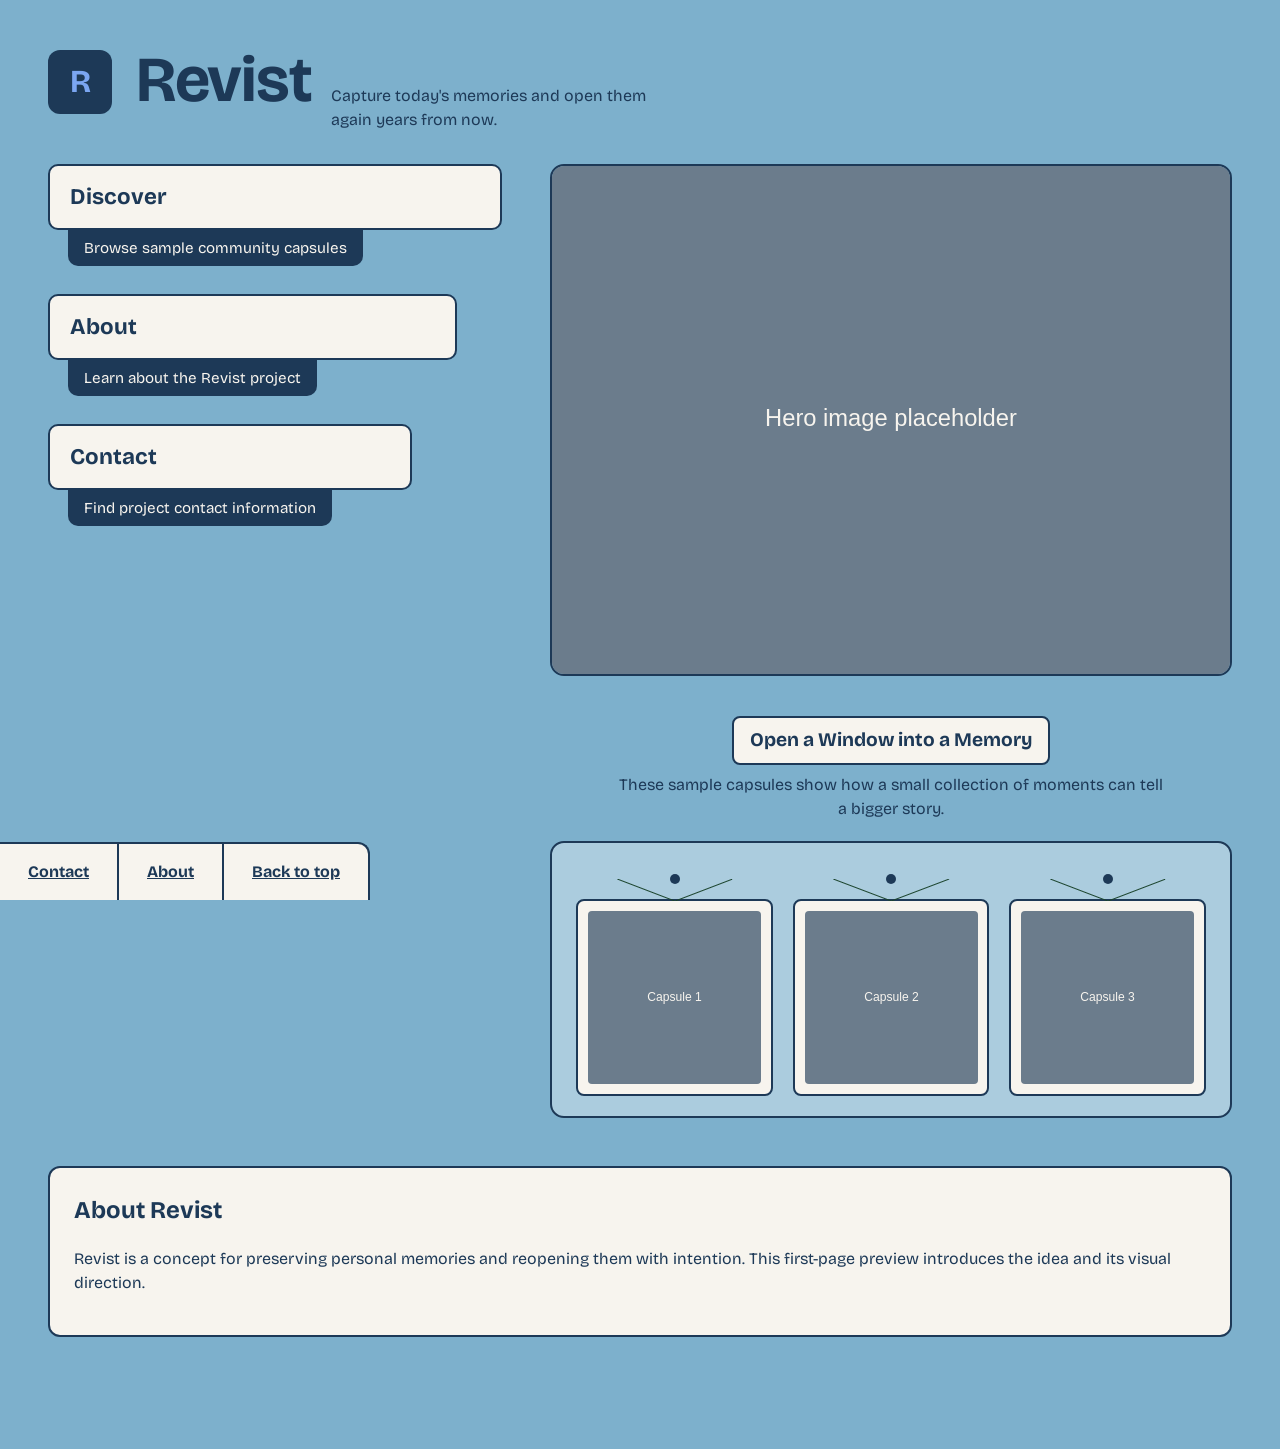
==== index.html @ 8211527b "Add files via upload initial index.html and capsule placeholders" ====
<!DOCTYPE html>
<html lang="en">
<head>
  <meta charset="utf-8">
  <meta name="viewport" content="width=device-width, initial-scale=1">
  <meta name="description" content="Explore Revist, a thoughtful way to collect memories, create a digital time capsule, and revisit meaningful moments in the future.">
  <title>Revist | Digital Time Capsules</title>
  <link rel="preconnect" href="https://fonts.googleapis.com">
  <link rel="preconnect" href="https://fonts.gstatic.com" crossorigin>
  <link href="https://fonts.googleapis.com/css2?family=Bricolage+Grotesque:opsz,wght@12..96,400;12..96,700&amp;family=Caveat:wght@500&amp;display=swap" rel="stylesheet">
  <link rel="stylesheet" href="style.css">
</head>
<body>
  <a class="skip-link" href="#main-content">Skip to main content</a>
  <header>
    <div class="logo" aria-hidden="true">R</div>
    <div class="brand">
      <h1>Revist</h1>
      <p class="tagline">Capture today's memories and open them again years from now.</p>
    </div>
  </header>

  <main id="main-content">
    <nav class="menu" aria-label="Explore Revist">
      <a href="#discover">
        <span class="menu-title">Discover</span>
        <span class="menu-desc">Browse sample community capsules</span>
      </a>
      <a href="#about">
        <span class="menu-title">About</span>
        <span class="menu-desc">Learn about the Revist project</span>
      </a>
      <a href="#contact">
        <span class="menu-title">Contact</span>
        <span class="menu-desc">Find project contact information</span>
      </a>
    </nav>

    <section class="showcase" aria-label="Featured memories">
      <figure class="hero">
        <img src="hero.svg" alt="Illustrated photographs and keepsakes gathered for a digital time capsule" width="800" height="600">
      </figure>

      <div class="featured" id="discover">
        <h2>Open a Window into a Memory</h2>
        <p class="section-intro">These sample capsules show how a small collection of moments can tell a bigger story.</p>
        <div class="shelf">
          <figure class="capsule">
            <span class="frame"><img src="capsule1.svg" alt="Illustrated keepsakes in a sample capsule about a summer road trip" width="400" height="400"></span>
          </figure>
          <figure class="capsule">
            <span class="frame"><img src="capsule2.svg" alt="Illustrated keepsakes in a sample capsule about a family celebration" width="400" height="400"></span>
          </figure>
          <figure class="capsule">
            <span class="frame"><img src="capsule3.svg" alt="Illustrated keepsakes in a sample capsule about a creative project" width="400" height="400"></span>
          </figure>
        </div>
      </div>
    </section>

    <div class="page-sections">
      <section class="info-card" id="about">
        <h2>About Revist</h2>
        <p>Revist is a concept for preserving personal memories and reopening them with intention. This first-page preview introduces the idea and its visual direction.</p>
        <p id="contact"></p>
      </section>
    </div>
  </main>

  <nav class="bottom-nav" aria-label="Footer">
    <a href="#contact">Contact</a>
    <a href="#about">About</a>
    <a href="#main-content">Back to top</a>
  </nav>
</body>
</html>
---- style.css ----
/* Revist - style.css */

/* Color palette */
:root {
  --wall: #7db0cc;
  --ink: #1d3957;
  --paper: #f7f4ee;
  --gold: #7ba6f2;
  --string: #1a432c;
  --indigo: #5959a0;
}

* {
  box-sizing: border-box;
}

body {
  margin: 0;
  padding-bottom: 5rem;
  font-family: "Bricolage Grotesque", Arial, sans-serif;
  line-height: 1.5;
  color: var(--ink);
  background-color: var(--wall);
}

img {
  max-width: 100%;
}

.skip-link {
  position: absolute;
  top: -4rem;
  left: 1rem;
  z-index: 1;
  padding: 0.6rem 1rem;
  background-color: var(--paper);
  border: 2px solid var(--ink);
  border-radius: 6px;
}

.skip-link:focus {
  top: 1rem;
}

a {
  color: inherit;
  text-decoration: none;
}

a:focus-visible {
  outline: 3px solid var(--gold);
  outline-offset: 3px;
}

/* Header */
header {
  display: flex;
  align-items: center;
  gap: 1.5rem;
  padding: 2rem 3rem 0;
}

.brand {
  display: flex;
  align-items: baseline;
  flex-wrap: wrap;
  gap: 0.35rem 1.25rem;
}

.logo {
  width: 64px;
  height: 64px;
  border-radius: 12px;
  background-color: var(--ink);
  color: var(--gold);
  display: grid;
  place-items: center;
  font-size: 2rem;
  font-weight: 700;
}

h1 {
  margin: 0;
  font-size: clamp(2.5rem, 5vw, 4rem);
  letter-spacing: -0.02em;
}

.tagline {
  margin: 0;
  max-width: 32ch;
}

/* Two-column layout */
main {
  display: grid;
  grid-template-columns: minmax(14rem, 0.8fr) minmax(0, 1.2fr);
  gap: 3rem;
  padding: 2rem 3rem;
}

/* Left menu */
.menu {
  display: flex;
  flex-direction: column;
  gap: 1.75rem;
}

.menu a {
  display: block;
}

.menu a:nth-child(1) { width: 100%; }
.menu a:nth-child(2) { width: 90%; }
.menu a:nth-child(3) { width: 80%; }

.menu-title {
  display: block;
  padding: 0.9rem 1.25rem;
  font-size: 1.4rem;
  font-weight: 700;
  background-color: var(--paper);
  border: 2px solid var(--ink);
  border-radius: 10px;
}

.menu-desc {
  display: inline-block;
  margin-left: 1.25rem;
  padding: 0.4rem 1rem;
  font-size: 0.95rem;
  background-color: var(--ink);
  color: var(--paper);
  border-radius: 0 0 10px 10px;
}

.menu a:hover .menu-title {
  color: var(--paper);
  background-color: var(--indigo);
}

.menu a:focus-visible .menu-title {
  outline: 3px solid var(--gold);
  outline-offset: 3px;
}

.menu-desc {
  max-width: calc(100% - 1.25rem);
}

/* Hero image */
.hero {
  margin: 0;
}

.hero img {
  display: block;
  width: 100%;
  height: auto;
  border: 2px solid var(--ink);
  border-radius: 14px;
}

/* Featured capsules */
.featured {
  margin-top: 2.5rem;
  scroll-margin-top: 1.5rem;
}

.featured h2 {
  width: fit-content;
  margin: 0 auto 0.5rem;
  padding: 0.5rem 1rem;
  font-size: 1.2rem;
  background-color: var(--paper);
  border: 2px solid var(--ink);
  border-radius: 8px;
}

.section-intro {
  margin: 0 auto;
  max-width: 55ch;
  text-align: center;
}

.shelf {
  display: grid;
  grid-template-columns: repeat(3, 1fr);
  gap: 1.25rem;
  margin-top: 1.25rem;
  padding: 2rem 1.5rem 1.25rem;
  border: 2px solid var(--ink);
  border-radius: 14px;
  background-color: rgba(255, 255, 255, 0.35);
}

.capsule {
  margin: 0;
  text-align: center;
}

.frame {
  position: relative;
  display: block;
  margin-top: 1.5rem;
  padding: 0.6rem;
  background-color: var(--paper);
  border: 2px solid var(--ink);
  border-radius: 8px;
}

/* Hanging string and nail */
.frame::before {
  content: "";
  position: absolute;
  top: -1.4rem;
  left: 50%;
  width: 60%;
  height: 1.4rem;
  transform: translateX(-50%);
  background:
    linear-gradient(to top right, transparent calc(50% - 1px), var(--string) 50%, transparent calc(50% + 1px)) left / 50% 100% no-repeat,
    linear-gradient(to top left, transparent calc(50% - 1px), var(--string) 50%, transparent calc(50% + 1px)) right / 50% 100% no-repeat;
}

.frame::after {
  content: "";
  position: absolute;
  top: -1.7rem;
  left: 50%;
  width: 10px;
  height: 10px;
  transform: translateX(-50%);
  border-radius: 50%;
  background-color: var(--ink);
}

.frame img {
  display: block;
  width: 100%;
  height: auto;
  border-radius: 4px;
}

.meta {
  display: flex;
  flex-direction: column;
  justify-content: center;
  gap: 0.1rem;
  margin: 0.6rem 0 0;
  font-family: "Caveat", cursive;
  font-size: 1.3rem;
}

.page-sections {
  grid-column: 1 / -1;
  display: grid;
  grid-template-columns: minmax(0, 1fr);
  gap: 1.5rem;
  scroll-margin-top: 1.5rem;
}

.info-card {
  min-width: 0;
  padding: 1.5rem;
  background-color: var(--paper);
  border: 2px solid var(--ink);
  border-radius: 12px;
  scroll-margin-top: 1.5rem;
}

.info-card h2 {
  margin-top: 0;
  font-size: 1.5rem;
}

.info-card a {
  text-decoration: underline;
  text-decoration-thickness: 2px;
  text-underline-offset: 0.15em;
}

/* Bottom navigation */
.bottom-nav {
  position: fixed;
  left: 0;
  bottom: 0;
  display: flex;
  background-color: var(--paper);
  border: 2px solid var(--ink);
  border-left: 0;
  border-bottom: 0;
  border-radius: 0 12px 0 0;
  z-index: 2;
}

.bottom-nav a {
  padding: 1rem 1.75rem;
  font-weight: 700;
  text-decoration: underline;
  border-right: 2px solid var(--ink);
}

.bottom-nav a:last-child {
  border-right: 0;
}

.bottom-nav a:hover {
  color: var(--paper);
  background-color: var(--indigo);
}

@media (prefers-reduced-motion: reduce) {
  *,
  *::before,
  *::after {
    scroll-behavior: auto !important;
    transition-duration: 0.01ms !important;
  }
}

/* Tablets and phones */
@media (max-width: 860px) {
  header,
  main {
    padding-left: 1.25rem;
    padding-right: 1.25rem;
  }

  main {
    grid-template-columns: minmax(0, 1fr);
    gap: 1.5rem;
  }

  .showcase {
    min-width: 0;
  }

  .menu a:nth-child(n) {
    width: 100%;
  }

  .bottom-nav {
    right: 0;
    justify-content: space-around;
    border-radius: 0;
  }

  .bottom-nav a {
    flex: 1;
    padding: 1rem 0.5rem;
    text-align: center;
  }
}

@media (max-width: 520px) {
  header {
    align-items: flex-start;
    gap: 0.8rem;
    padding-top: 1.25rem;
  }

  .logo {
    width: 48px;
    height: 48px;
    flex: 0 0 48px;
    font-size: 1.5rem;
  }

  .brand {
    display: block;
  }

  h1 {
    font-size: 2.5rem;
  }

  main {
    padding-top: 1.25rem;
    padding-bottom: 1.25rem;
  }

  .shelf {
    grid-template-columns: 1fr;
    gap: 1rem;
    padding: 1.5rem;
  }

  .capsule {
    max-width: 18rem;
    margin: 0 auto;
  }

  .frame {
    margin-top: 0.5rem;
  }

  .info-card {
    padding: 1rem;
  }

  .bottom-nav a {
    padding: 0.8rem 0.35rem;
    font-size: 0.9rem;
  }

}
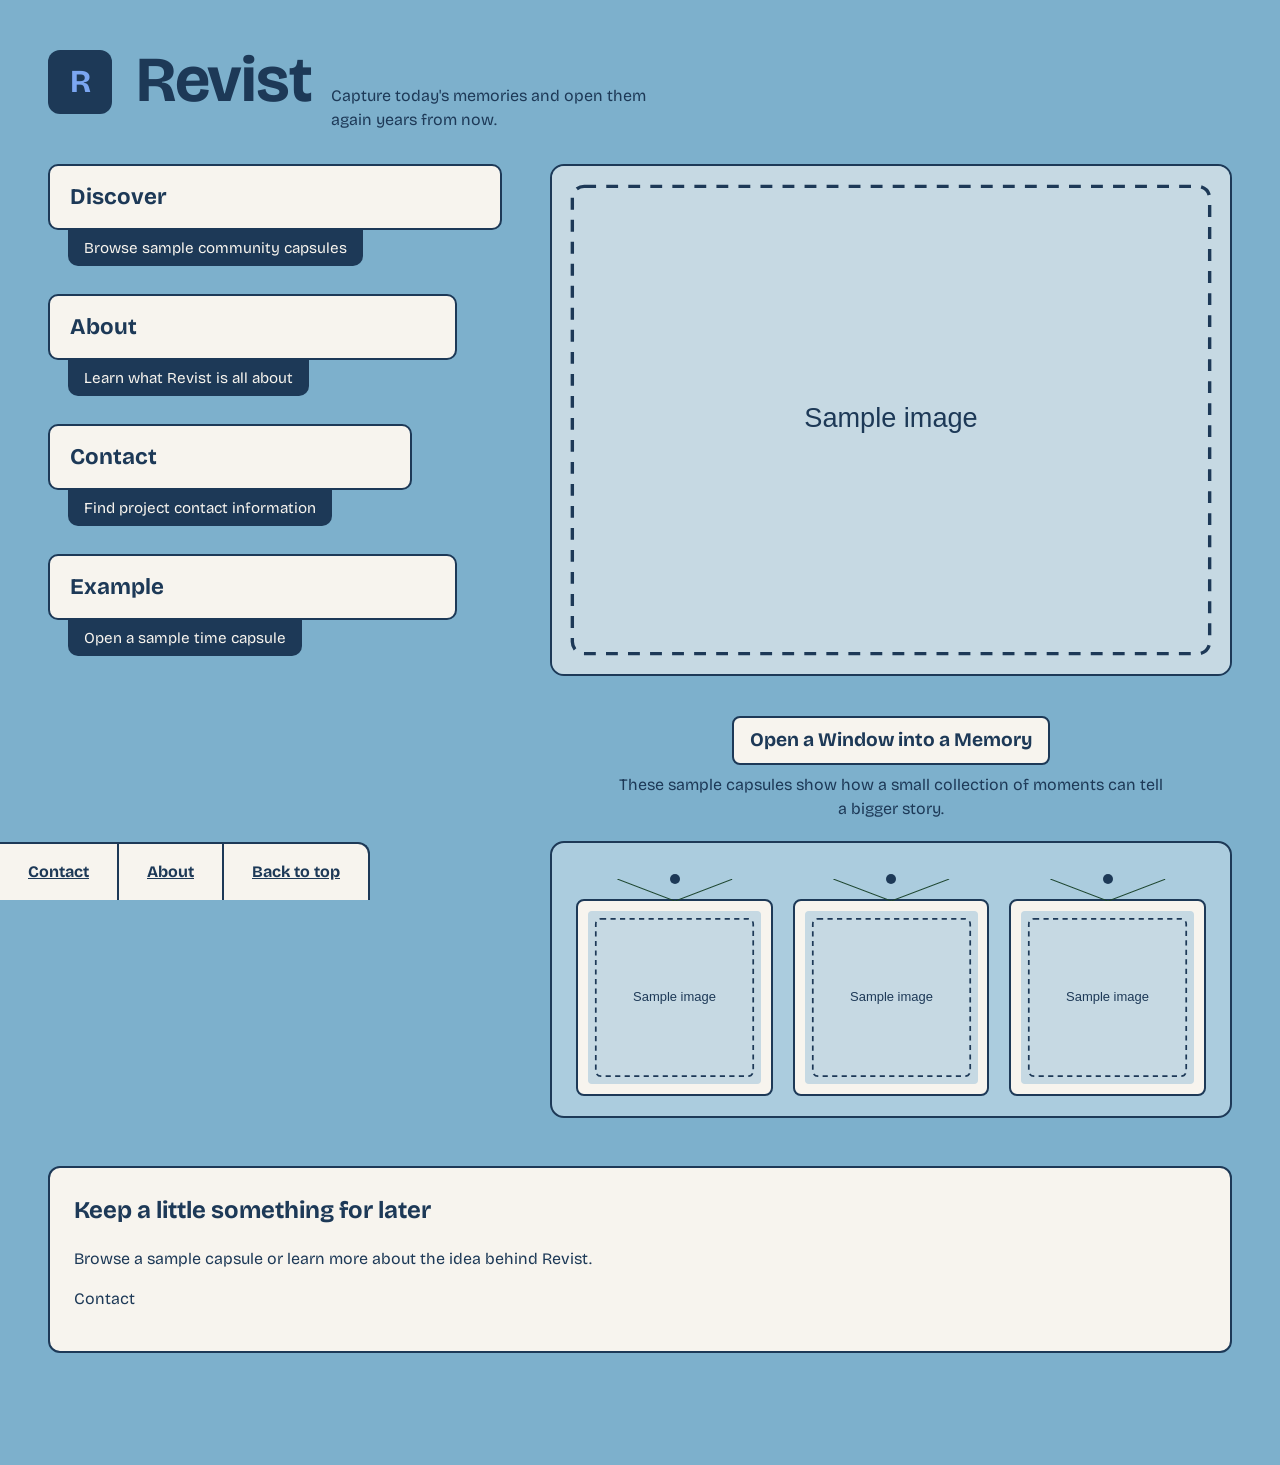
==== commit a28ae1b1: "Add files via upload second rendition" ====
--- a/index.html
+++ b/index.html
@@ -1,76 +1,80 @@
-<!DOCTYPE html>
-<html lang="en">
-<head>
-  <meta charset="utf-8">
-  <meta name="viewport" content="width=device-width, initial-scale=1">
-  <meta name="description" content="Explore Revist, a thoughtful way to collect memories, create a digital time capsule, and revisit meaningful moments in the future.">
-  <title>Revist | Digital Time Capsules</title>
-  <link rel="preconnect" href="https://fonts.googleapis.com">
-  <link rel="preconnect" href="https://fonts.gstatic.com" crossorigin>
-  <link href="https://fonts.googleapis.com/css2?family=Bricolage+Grotesque:opsz,wght@12..96,400;12..96,700&amp;family=Caveat:wght@500&amp;display=swap" rel="stylesheet">
-  <link rel="stylesheet" href="style.css">
-</head>
-<body>
-  <a class="skip-link" href="#main-content">Skip to main content</a>
-  <header>
-    <div class="logo" aria-hidden="true">R</div>
-    <div class="brand">
-      <h1>Revist</h1>
-      <p class="tagline">Capture today's memories and open them again years from now.</p>
-    </div>
-  </header>
-
-  <main id="main-content">
-    <nav class="menu" aria-label="Explore Revist">
-      <a href="#discover">
-        <span class="menu-title">Discover</span>
-        <span class="menu-desc">Browse sample community capsules</span>
-      </a>
-      <a href="#about">
-        <span class="menu-title">About</span>
-        <span class="menu-desc">Learn about the Revist project</span>
-      </a>
-      <a href="#contact">
-        <span class="menu-title">Contact</span>
-        <span class="menu-desc">Find project contact information</span>
-      </a>
-    </nav>
-
-    <section class="showcase" aria-label="Featured memories">
-      <figure class="hero">
-        <img src="hero.svg" alt="Illustrated photographs and keepsakes gathered for a digital time capsule" width="800" height="600">
-      </figure>
-
-      <div class="featured" id="discover">
-        <h2>Open a Window into a Memory</h2>
-        <p class="section-intro">These sample capsules show how a small collection of moments can tell a bigger story.</p>
-        <div class="shelf">
-          <figure class="capsule">
-            <span class="frame"><img src="capsule1.svg" alt="Illustrated keepsakes in a sample capsule about a summer road trip" width="400" height="400"></span>
-          </figure>
-          <figure class="capsule">
-            <span class="frame"><img src="capsule2.svg" alt="Illustrated keepsakes in a sample capsule about a family celebration" width="400" height="400"></span>
-          </figure>
-          <figure class="capsule">
-            <span class="frame"><img src="capsule3.svg" alt="Illustrated keepsakes in a sample capsule about a creative project" width="400" height="400"></span>
-          </figure>
-        </div>
-      </div>
-    </section>
-
-    <div class="page-sections">
-      <section class="info-card" id="about">
-        <h2>About Revist</h2>
-        <p>Revist is a concept for preserving personal memories and reopening them with intention. This first-page preview introduces the idea and its visual direction.</p>
-        <p id="contact"></p>
-      </section>
-    </div>
-  </main>
-
-  <nav class="bottom-nav" aria-label="Footer">
-    <a href="#contact">Contact</a>
-    <a href="#about">About</a>
-    <a href="#main-content">Back to top</a>
-  </nav>
-</body>
-</html>
+<!DOCTYPE html>
+<html lang="en">
+<head>
+  <meta charset="utf-8">
+  <meta name="viewport" content="width=device-width, initial-scale=1">
+  <meta name="description" content="Explore Revist, a thoughtful way to collect memories, create a digital time capsule, and revisit meaningful moments in the future.">
+  <title>Revist | Digital Time Capsules</title>
+  <link rel="preconnect" href="https://fonts.googleapis.com">
+  <link rel="preconnect" href="https://fonts.gstatic.com" crossorigin>
+  <link href="https://fonts.googleapis.com/css2?family=Bricolage+Grotesque:opsz,wght@12..96,400;12..96,700&amp;family=Caveat:wght@500&amp;display=swap" rel="stylesheet">
+  <link rel="stylesheet" href="style.css">
+</head>
+<body>
+  <a class="skip-link" href="#main-content">Skip to main content</a>
+  <header>
+    <div class="logo" aria-hidden="true">R</div>
+    <div class="brand">
+      <h1>Revist</h1>
+      <p class="tagline">Capture today's memories and open them again years from now.</p>
+    </div>
+  </header>
+
+  <main id="main-content">
+    <nav class="menu" aria-label="Explore Revist">
+      <a href="#discover">
+        <span class="menu-title">Discover</span>
+        <span class="menu-desc">Browse sample community capsules</span>
+      </a>
+      <a href="about.html">
+        <span class="menu-title">About</span>
+        <span class="menu-desc">Learn what Revist is all about</span>
+      </a>
+      <a href="#contact">
+        <span class="menu-title">Contact</span>
+        <span class="menu-desc">Find project contact information</span>
+      </a>
+      <a href="example.html">
+        <span class="menu-title">Example</span>
+        <span class="menu-desc">Open a sample time capsule</span>
+      </a>
+    </nav>
+
+    <section class="showcase" aria-label="Featured memories">
+      <figure class="hero">
+        <img src="hero.svg" alt="Blank sample image placeholder" width="800" height="600">
+      </figure>
+
+      <div class="featured" id="discover">
+        <h2>Open a Window into a Memory</h2>
+        <p class="section-intro">These sample capsules show how a small collection of moments can tell a bigger story.</p>
+        <div class="shelf">
+          <figure class="capsule">
+            <span class="frame"><img src="capsule1.svg" alt="Blank sample image placeholder" width="400" height="400"></span>
+          </figure>
+          <figure class="capsule">
+            <span class="frame"><img src="capsule2.svg" alt="Blank sample image placeholder" width="400" height="400"></span>
+          </figure>
+          <figure class="capsule">
+            <span class="frame"><img src="capsule3.svg" alt="Blank sample image placeholder" width="400" height="400"></span>
+          </figure>
+        </div>
+      </div>
+    </section>
+
+    <div class="page-sections">
+      <section class="info-card">
+        <h2>Keep a little something for later</h2>
+        <p>Browse a sample capsule or learn more about the idea behind Revist.</p>
+        <p id="contact">Contact</p>
+      </section>
+    </div>
+  </main>
+
+  <nav class="bottom-nav" aria-label="Footer">
+    <a href="#contact">Contact</a>
+    <a href="about.html">About</a>
+    <a href="#main-content">Back to top</a>
+  </nav>
+</body>
+</html>
--- a/style.css
+++ b/style.css
@@ -1,406 +1,393 @@
-/* Revist - style.css */
-
-/* Color palette */
-:root {
-  --wall: #7db0cc;
-  --ink: #1d3957;
-  --paper: #f7f4ee;
-  --gold: #7ba6f2;
-  --string: #1a432c;
-  --indigo: #5959a0;
-}
-
-* {
-  box-sizing: border-box;
-}
-
-body {
-  margin: 0;
-  padding-bottom: 5rem;
-  font-family: "Bricolage Grotesque", Arial, sans-serif;
-  line-height: 1.5;
-  color: var(--ink);
-  background-color: var(--wall);
-}
-
-img {
-  max-width: 100%;
-}
-
-.skip-link {
-  position: absolute;
-  top: -4rem;
-  left: 1rem;
-  z-index: 1;
-  padding: 0.6rem 1rem;
-  background-color: var(--paper);
-  border: 2px solid var(--ink);
-  border-radius: 6px;
-}
-
-.skip-link:focus {
-  top: 1rem;
-}
-
-a {
-  color: inherit;
-  text-decoration: none;
-}
-
-a:focus-visible {
-  outline: 3px solid var(--gold);
-  outline-offset: 3px;
-}
-
-/* Header */
-header {
-  display: flex;
-  align-items: center;
-  gap: 1.5rem;
-  padding: 2rem 3rem 0;
-}
-
-.brand {
-  display: flex;
-  align-items: baseline;
-  flex-wrap: wrap;
-  gap: 0.35rem 1.25rem;
-}
-
-.logo {
-  width: 64px;
-  height: 64px;
-  border-radius: 12px;
-  background-color: var(--ink);
-  color: var(--gold);
-  display: grid;
-  place-items: center;
-  font-size: 2rem;
-  font-weight: 700;
-}
-
-h1 {
-  margin: 0;
-  font-size: clamp(2.5rem, 5vw, 4rem);
-  letter-spacing: -0.02em;
-}
-
-.tagline {
-  margin: 0;
-  max-width: 32ch;
-}
-
-/* Two-column layout */
-main {
-  display: grid;
-  grid-template-columns: minmax(14rem, 0.8fr) minmax(0, 1.2fr);
-  gap: 3rem;
-  padding: 2rem 3rem;
-}
-
-/* Left menu */
-.menu {
-  display: flex;
-  flex-direction: column;
-  gap: 1.75rem;
-}
-
-.menu a {
-  display: block;
-}
-
-.menu a:nth-child(1) { width: 100%; }
-.menu a:nth-child(2) { width: 90%; }
-.menu a:nth-child(3) { width: 80%; }
-
-.menu-title {
-  display: block;
-  padding: 0.9rem 1.25rem;
-  font-size: 1.4rem;
-  font-weight: 700;
-  background-color: var(--paper);
-  border: 2px solid var(--ink);
-  border-radius: 10px;
-}
-
-.menu-desc {
-  display: inline-block;
-  margin-left: 1.25rem;
-  padding: 0.4rem 1rem;
-  font-size: 0.95rem;
-  background-color: var(--ink);
-  color: var(--paper);
-  border-radius: 0 0 10px 10px;
-}
-
-.menu a:hover .menu-title {
-  color: var(--paper);
-  background-color: var(--indigo);
-}
-
-.menu a:focus-visible .menu-title {
-  outline: 3px solid var(--gold);
-  outline-offset: 3px;
-}
-
-.menu-desc {
-  max-width: calc(100% - 1.25rem);
-}
-
-/* Hero image */
-.hero {
-  margin: 0;
-}
-
-.hero img {
-  display: block;
-  width: 100%;
-  height: auto;
-  border: 2px solid var(--ink);
-  border-radius: 14px;
-}
-
-/* Featured capsules */
-.featured {
-  margin-top: 2.5rem;
-  scroll-margin-top: 1.5rem;
-}
-
-.featured h2 {
-  width: fit-content;
-  margin: 0 auto 0.5rem;
-  padding: 0.5rem 1rem;
-  font-size: 1.2rem;
-  background-color: var(--paper);
-  border: 2px solid var(--ink);
-  border-radius: 8px;
-}
-
-.section-intro {
-  margin: 0 auto;
-  max-width: 55ch;
-  text-align: center;
-}
-
-.shelf {
-  display: grid;
-  grid-template-columns: repeat(3, 1fr);
-  gap: 1.25rem;
-  margin-top: 1.25rem;
-  padding: 2rem 1.5rem 1.25rem;
-  border: 2px solid var(--ink);
-  border-radius: 14px;
-  background-color: rgba(255, 255, 255, 0.35);
-}
-
-.capsule {
-  margin: 0;
-  text-align: center;
-}
-
-.frame {
-  position: relative;
-  display: block;
-  margin-top: 1.5rem;
-  padding: 0.6rem;
-  background-color: var(--paper);
-  border: 2px solid var(--ink);
-  border-radius: 8px;
-}
-
-/* Hanging string and nail */
-.frame::before {
-  content: "";
-  position: absolute;
-  top: -1.4rem;
-  left: 50%;
-  width: 60%;
-  height: 1.4rem;
-  transform: translateX(-50%);
-  background:
-    linear-gradient(to top right, transparent calc(50% - 1px), var(--string) 50%, transparent calc(50% + 1px)) left / 50% 100% no-repeat,
-    linear-gradient(to top left, transparent calc(50% - 1px), var(--string) 50%, transparent calc(50% + 1px)) right / 50% 100% no-repeat;
-}
-
-.frame::after {
-  content: "";
-  position: absolute;
-  top: -1.7rem;
-  left: 50%;
-  width: 10px;
-  height: 10px;
-  transform: translateX(-50%);
-  border-radius: 50%;
-  background-color: var(--ink);
-}
-
-.frame img {
-  display: block;
-  width: 100%;
-  height: auto;
-  border-radius: 4px;
-}
-
-.meta {
-  display: flex;
-  flex-direction: column;
-  justify-content: center;
-  gap: 0.1rem;
-  margin: 0.6rem 0 0;
-  font-family: "Caveat", cursive;
-  font-size: 1.3rem;
-}
-
-.page-sections {
-  grid-column: 1 / -1;
-  display: grid;
-  grid-template-columns: minmax(0, 1fr);
-  gap: 1.5rem;
-  scroll-margin-top: 1.5rem;
-}
-
-.info-card {
-  min-width: 0;
-  padding: 1.5rem;
-  background-color: var(--paper);
-  border: 2px solid var(--ink);
-  border-radius: 12px;
-  scroll-margin-top: 1.5rem;
-}
-
-.info-card h2 {
-  margin-top: 0;
-  font-size: 1.5rem;
-}
-
-.info-card a {
-  text-decoration: underline;
-  text-decoration-thickness: 2px;
-  text-underline-offset: 0.15em;
-}
-
-/* Bottom navigation */
-.bottom-nav {
-  position: fixed;
-  left: 0;
-  bottom: 0;
-  display: flex;
-  background-color: var(--paper);
-  border: 2px solid var(--ink);
-  border-left: 0;
-  border-bottom: 0;
-  border-radius: 0 12px 0 0;
-  z-index: 2;
-}
-
-.bottom-nav a {
-  padding: 1rem 1.75rem;
-  font-weight: 700;
-  text-decoration: underline;
-  border-right: 2px solid var(--ink);
-}
-
-.bottom-nav a:last-child {
-  border-right: 0;
-}
-
-.bottom-nav a:hover {
-  color: var(--paper);
-  background-color: var(--indigo);
-}
-
-@media (prefers-reduced-motion: reduce) {
-  *,
-  *::before,
-  *::after {
-    scroll-behavior: auto !important;
-    transition-duration: 0.01ms !important;
-  }
-}
-
-/* Tablets and phones */
-@media (max-width: 860px) {
-  header,
-  main {
-    padding-left: 1.25rem;
-    padding-right: 1.25rem;
-  }
-
-  main {
-    grid-template-columns: minmax(0, 1fr);
-    gap: 1.5rem;
-  }
-
-  .showcase {
-    min-width: 0;
-  }
-
-  .menu a:nth-child(n) {
-    width: 100%;
-  }
-
-  .bottom-nav {
-    right: 0;
-    justify-content: space-around;
-    border-radius: 0;
-  }
-
-  .bottom-nav a {
-    flex: 1;
-    padding: 1rem 0.5rem;
-    text-align: center;
-  }
-}
-
-@media (max-width: 520px) {
-  header {
-    align-items: flex-start;
-    gap: 0.8rem;
-    padding-top: 1.25rem;
-  }
-
-  .logo {
-    width: 48px;
-    height: 48px;
-    flex: 0 0 48px;
-    font-size: 1.5rem;
-  }
-
-  .brand {
-    display: block;
-  }
-
-  h1 {
-    font-size: 2.5rem;
-  }
-
-  main {
-    padding-top: 1.25rem;
-    padding-bottom: 1.25rem;
-  }
-
-  .shelf {
-    grid-template-columns: 1fr;
-    gap: 1rem;
-    padding: 1.5rem;
-  }
-
-  .capsule {
-    max-width: 18rem;
-    margin: 0 auto;
-  }
-
-  .frame {
-    margin-top: 0.5rem;
-  }
-
-  .info-card {
-    padding: 1rem;
-  }
-
-  .bottom-nav a {
-    padding: 0.8rem 0.35rem;
-    font-size: 0.9rem;
-  }
-
-}
+/* Revist - style.css */
+:root {
+  --wall: #7db0cc;
+  --ink: #1d3957;
+  --paper: #f7f4ee;
+  --gold: #7ba6f2;
+  --string: #1a432c;
+  --indigo: #5959a0;
+}
+
+* {
+  box-sizing: border-box;
+}
+
+body {
+  margin: 0;
+  padding-bottom: 5rem;
+  font-family: "Bricolage Grotesque", Arial, sans-serif;
+  line-height: 1.5;
+  color: var(--ink);
+  background-color: var(--wall);
+}
+
+img {
+  max-width: 100%;
+}
+
+.skip-link {
+  position: absolute;
+  top: -4rem;
+  left: 1rem;
+  z-index: 3;
+  padding: 0.6rem 1rem;
+  background-color: var(--paper);
+  border: 2px solid var(--ink);
+  border-radius: 6px;
+}
+
+.skip-link:focus {
+  top: 1rem;
+}
+
+a {
+  color: inherit;
+  text-decoration: none;
+}
+
+a:focus-visible {
+  outline: 3px solid var(--gold);
+  outline-offset: 3px;
+}
+
+header {
+  display: flex;
+  align-items: center;
+  gap: 1.5rem;
+  padding: 2rem 3rem 0;
+}
+
+.brand {
+  display: flex;
+  align-items: baseline;
+  flex-wrap: wrap;
+  gap: 0.35rem 1.25rem;
+}
+
+.logo {
+  display: grid;
+  width: 64px;
+  height: 64px;
+  place-items: center;
+  border-radius: 12px;
+  color: var(--gold);
+  background-color: var(--ink);
+  font-size: 2rem;
+  font-weight: 700;
+}
+
+h1 {
+  margin: 0;
+  font-size: clamp(2.5rem, 5vw, 4rem);
+  letter-spacing: -0.02em;
+}
+
+.tagline {
+  max-width: 32ch;
+  margin: 0;
+}
+
+main {
+  display: grid;
+  grid-template-columns: minmax(14rem, 0.8fr) minmax(0, 1.2fr);
+  gap: 3rem;
+  padding: 2rem 3rem;
+}
+
+.menu {
+  display: flex;
+  flex-direction: column;
+  gap: 1.75rem;
+}
+
+.menu a {
+  display: block;
+}
+
+.menu a:nth-child(1) { width: 100%; }
+.menu a:nth-child(2) { width: 90%; }
+.menu a:nth-child(3) { width: 80%; }
+.menu a:nth-child(4) { width: 90%; }
+
+.menu-title {
+  display: block;
+  padding: 0.9rem 1.25rem;
+  border: 2px solid var(--ink);
+  border-radius: 10px;
+  background-color: var(--paper);
+  font-size: 1.4rem;
+  font-weight: 700;
+}
+
+.menu-desc {
+  display: inline-block;
+  max-width: calc(100% - 1.25rem);
+  margin-left: 1.25rem;
+  padding: 0.4rem 1rem;
+  border-radius: 0 0 10px 10px;
+  color: var(--paper);
+  background-color: var(--ink);
+  font-size: 0.95rem;
+}
+
+.menu a:hover .menu-title {
+  color: var(--paper);
+  background-color: var(--indigo);
+}
+
+.menu a:focus-visible .menu-title {
+  outline: 3px solid var(--gold);
+  outline-offset: 3px;
+}
+
+.hero {
+  margin: 0;
+}
+
+.hero img {
+  display: block;
+  width: 100%;
+  height: auto;
+  border: 2px solid var(--ink);
+  border-radius: 14px;
+}
+
+.featured {
+  margin-top: 2.5rem;
+  scroll-margin-top: 1.5rem;
+  text-align: center;
+}
+
+.featured h2 {
+  width: fit-content;
+  margin: 0 auto 0.5rem;
+  padding: 0.5rem 1rem;
+  border: 2px solid var(--ink);
+  border-radius: 8px;
+  background-color: var(--paper);
+  font-size: 1.2rem;
+}
+
+.section-intro {
+  max-width: 55ch;
+  margin: 0 auto;
+}
+
+.shelf {
+  display: grid;
+  grid-template-columns: repeat(3, 1fr);
+  gap: 1.25rem;
+  margin-top: 1.25rem;
+  padding: 2rem 1.5rem 1.25rem;
+  border: 2px solid var(--ink);
+  border-radius: 14px;
+  background-color: rgba(255, 255, 255, 0.35);
+}
+
+.capsule {
+  margin: 0;
+  text-align: center;
+}
+
+.frame {
+  position: relative;
+  display: block;
+  margin-top: 1.5rem;
+  padding: 0.6rem;
+  border: 2px solid var(--ink);
+  border-radius: 8px;
+  background-color: var(--paper);
+}
+
+.frame::before {
+  position: absolute;
+  top: -1.4rem;
+  left: 50%;
+  width: 60%;
+  height: 1.4rem;
+  transform: translateX(-50%);
+  background:
+    linear-gradient(to top right, transparent calc(50% - 1px), var(--string) 50%, transparent calc(50% + 1px)) left / 50% 100% no-repeat,
+    linear-gradient(to top left, transparent calc(50% - 1px), var(--string) 50%, transparent calc(50% + 1px)) right / 50% 100% no-repeat;
+  content: "";
+}
+
+.frame::after {
+  position: absolute;
+  top: -1.7rem;
+  left: 50%;
+  width: 10px;
+  height: 10px;
+  transform: translateX(-50%);
+  border-radius: 50%;
+  background-color: var(--ink);
+  content: "";
+}
+
+.frame img {
+  display: block;
+  width: 100%;
+  height: auto;
+  border-radius: 4px;
+}
+
+.meta {
+  display: flex;
+  flex-direction: column;
+  justify-content: center;
+  gap: 0.1rem;
+  margin: 0.6rem 0 0;
+  font-family: "Caveat", cursive;
+  font-size: 1.3rem;
+}
+
+.page-sections {
+  display: grid;
+  grid-column: 1 / -1;
+  grid-template-columns: minmax(0, 1fr);
+  gap: 1.5rem;
+  scroll-margin-top: 1.5rem;
+}
+
+.info-card {
+  min-width: 0;
+  padding: 1.5rem;
+  border: 2px solid var(--ink);
+  border-radius: 12px;
+  background-color: var(--paper);
+  scroll-margin-top: 1.5rem;
+}
+
+.info-card h2 {
+  margin-top: 0;
+  font-size: 1.5rem;
+}
+
+.info-card a {
+  text-decoration: underline;
+  text-decoration-thickness: 2px;
+  text-underline-offset: 0.15em;
+}
+
+.bottom-nav {
+  position: fixed;
+  z-index: 2;
+  bottom: 0;
+  left: 0;
+  display: flex;
+  border: 2px solid var(--ink);
+  border-bottom: 0;
+  border-left: 0;
+  border-radius: 0 12px 0 0;
+  background-color: var(--paper);
+}
+
+.bottom-nav a {
+  padding: 1rem 1.75rem;
+  border-right: 2px solid var(--ink);
+  font-weight: 700;
+  text-decoration: underline;
+}
+
+.bottom-nav a:last-child {
+  border-right: 0;
+}
+
+.bottom-nav a:hover {
+  color: var(--paper);
+  background-color: var(--indigo);
+}
+
+@media (prefers-reduced-motion: reduce) {
+  *,
+  *::before,
+  *::after {
+    scroll-behavior: auto !important;
+    transition-duration: 0.01ms !important;
+  }
+}
+
+@media (max-width: 860px) {
+  header,
+  main {
+    padding-right: 1.25rem;
+    padding-left: 1.25rem;
+  }
+
+  main {
+    grid-template-columns: minmax(0, 1fr);
+    gap: 1.5rem;
+  }
+
+  .showcase {
+    min-width: 0;
+  }
+
+  .menu a:nth-child(n) {
+    width: 100%;
+  }
+
+  .bottom-nav {
+    right: 0;
+    justify-content: space-around;
+    border-radius: 0;
+  }
+
+  .bottom-nav a {
+    flex: 1;
+    padding: 1rem 0.5rem;
+    text-align: center;
+  }
+}
+
+@media (max-width: 520px) {
+  header {
+    align-items: flex-start;
+    gap: 0.8rem;
+    padding-top: 1.25rem;
+  }
+
+  .logo {
+    width: 48px;
+    height: 48px;
+    flex: 0 0 48px;
+    font-size: 1.5rem;
+  }
+
+  .brand {
+    display: block;
+  }
+
+  h1 {
+    font-size: 2.5rem;
+  }
+
+  main {
+    padding-top: 1.25rem;
+    padding-bottom: 1.25rem;
+  }
+
+  .shelf {
+    grid-template-columns: 1fr;
+    gap: 1rem;
+    padding: 1.5rem;
+  }
+
+  .capsule {
+    max-width: 18rem;
+    margin: 0 auto;
+  }
+
+  .frame {
+    margin-top: 0.5rem;
+  }
+
+  .info-card {
+    padding: 1rem;
+  }
+
+  .bottom-nav a {
+    padding: 0.8rem 0.35rem;
+    font-size: 0.9rem;
+  }
+}
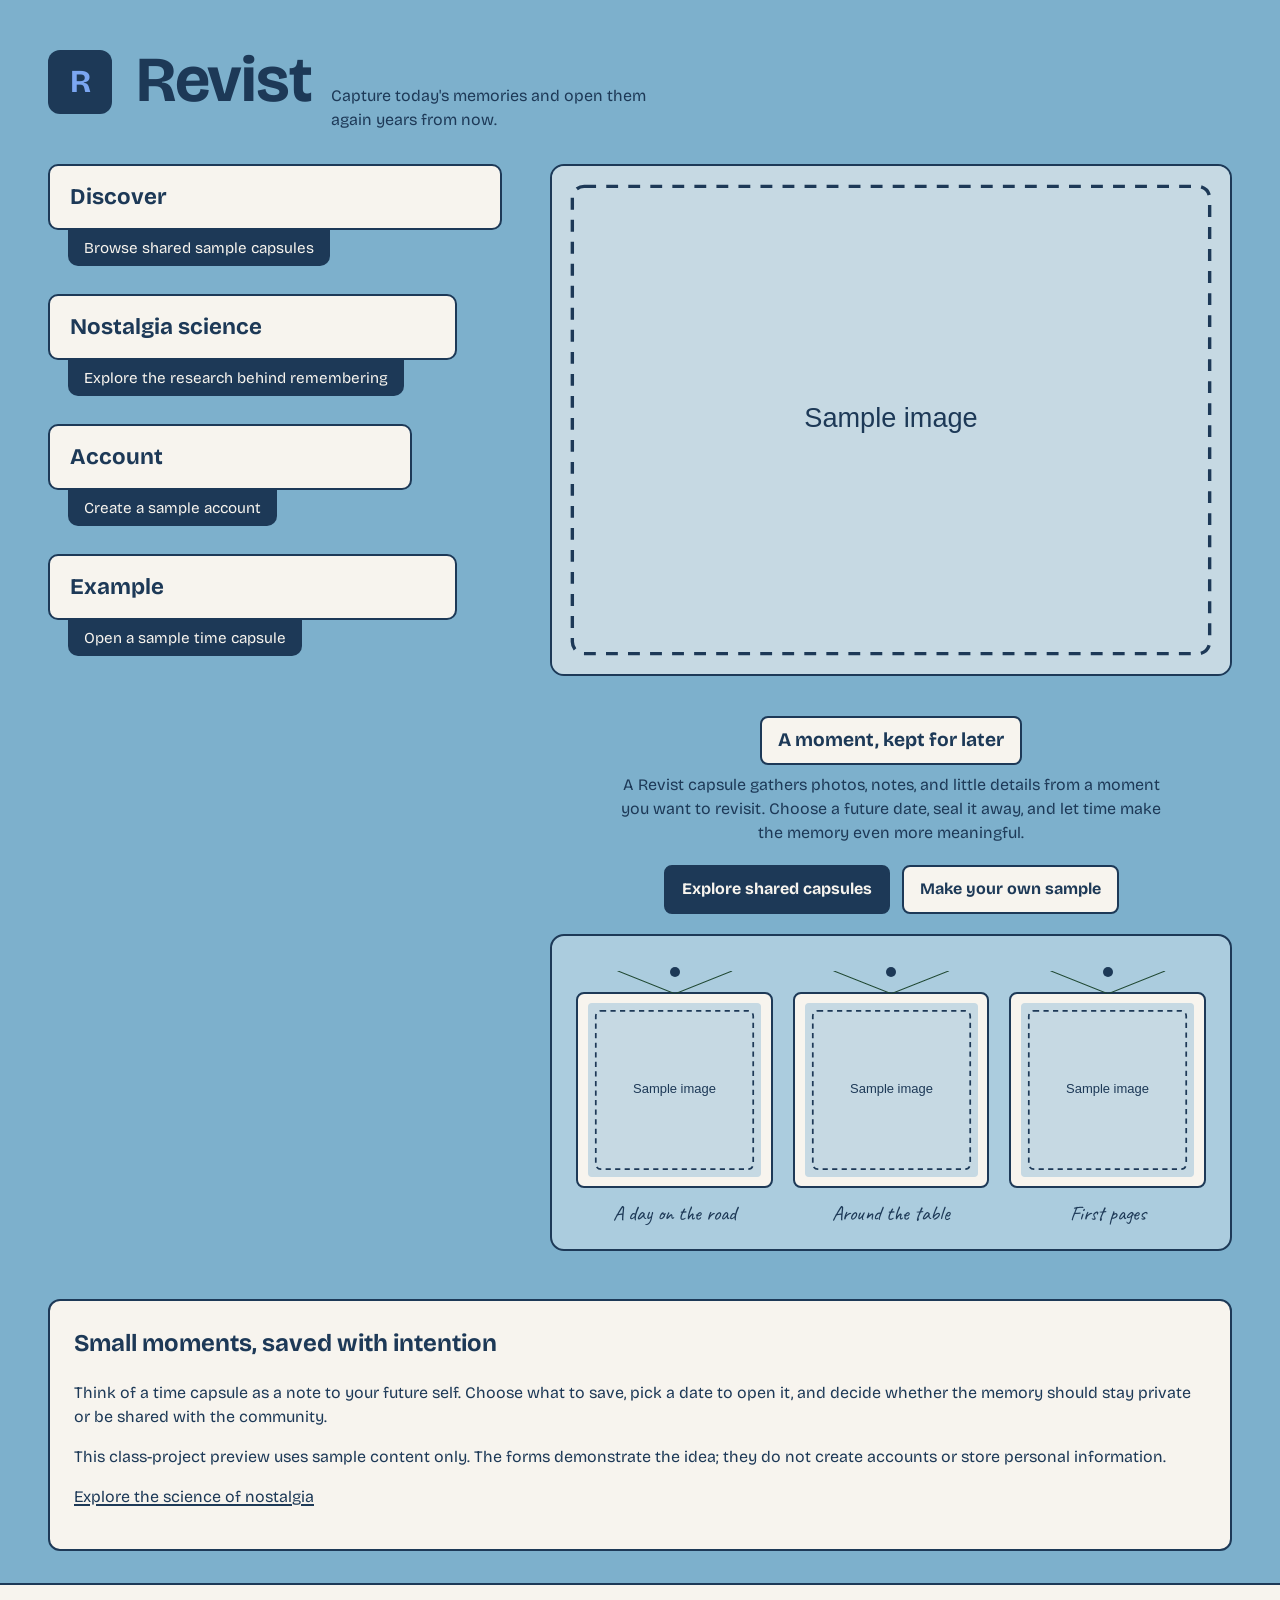
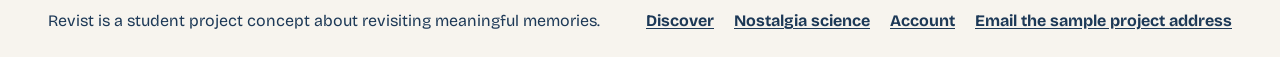
==== commit 13485a6a: "Add files via upload" ====
--- a/index.html
+++ b/index.html
@@ -3,8 +3,9 @@
 <head>
   <meta charset="utf-8">
   <meta name="viewport" content="width=device-width, initial-scale=1">
-  <meta name="description" content="Explore Revist, a thoughtful way to collect memories, create a digital time capsule, and revisit meaningful moments in the future.">
-  <title>Revist | Digital Time Capsules</title>
+  <meta name="description" content="Revist is a concept for saving meaningful moments in time capsules and opening them again in the future.">
+  <meta name="theme-color" content="#7db0cc">
+  <title>Revist | Save a moment for later</title>
   <link rel="preconnect" href="https://fonts.googleapis.com">
   <link rel="preconnect" href="https://fonts.gstatic.com" crossorigin>
   <link href="https://fonts.googleapis.com/css2?family=Bricolage+Grotesque:opsz,wght@12..96,400;12..96,700&amp;family=Caveat:wght@500&amp;display=swap" rel="stylesheet">
@@ -12,7 +13,7 @@
 </head>
 <body>
   <a class="skip-link" href="#main-content">Skip to main content</a>
-  <header>
+  <header class="site-header">
     <div class="logo" aria-hidden="true">R</div>
     <div class="brand">
       <h1>Revist</h1>
@@ -22,17 +23,17 @@
 
   <main id="main-content">
     <nav class="menu" aria-label="Explore Revist">
-      <a href="#discover">
+      <a href="discover.html">
         <span class="menu-title">Discover</span>
-        <span class="menu-desc">Browse sample community capsules</span>
+        <span class="menu-desc">Browse shared sample capsules</span>
       </a>
-      <a href="about.html">
-        <span class="menu-title">About</span>
-        <span class="menu-desc">Learn what Revist is all about</span>
+      <a href="nostalgia.html">
+        <span class="menu-title">Nostalgia science</span>
+        <span class="menu-desc">Explore the research behind remembering</span>
       </a>
-      <a href="#contact">
-        <span class="menu-title">Contact</span>
-        <span class="menu-desc">Find project contact information</span>
+      <a href="account.html">
+        <span class="menu-title">Account</span>
+        <span class="menu-desc">Create a sample account</span>
       </a>
       <a href="example.html">
         <span class="menu-title">Example</span>
@@ -40,41 +41,51 @@
       </a>
     </nav>
 
-    <section class="showcase" aria-label="Featured memories">
+    <section class="showcase" aria-label="A preview of Revist">
       <figure class="hero">
-        <img src="hero.svg" alt="Blank sample image placeholder" width="800" height="600">
+        <img src="hero.svg" alt="Blank sample image placeholder for a saved memory" width="800" height="600">
       </figure>
 
-      <div class="featured" id="discover">
-        <h2>Open a Window into a Memory</h2>
-        <p class="section-intro">These sample capsules show how a small collection of moments can tell a bigger story.</p>
-        <div class="shelf">
+      <section class="featured" aria-labelledby="featured-title">
+        <h2 id="featured-title">A moment, kept for later</h2>
+        <p class="section-intro">A Revist capsule gathers photos, notes, and little details from a moment you want to revisit. Choose a future date, seal it away, and let time make the memory even more meaningful.</p>
+        <p class="home-actions">
+          <a class="action-link" href="discover.html">Explore shared capsules</a>
+          <a class="action-link action-link-light" href="account.html">Make your own sample</a>
+        </p>
+        <div class="shelf" aria-label="Sample image placeholders">
           <figure class="capsule">
             <span class="frame"><img src="capsule1.svg" alt="Blank sample image placeholder" width="400" height="400"></span>
+            <figcaption class="meta">A day on the road</figcaption>
           </figure>
           <figure class="capsule">
             <span class="frame"><img src="capsule2.svg" alt="Blank sample image placeholder" width="400" height="400"></span>
+            <figcaption class="meta">Around the table</figcaption>
           </figure>
           <figure class="capsule">
             <span class="frame"><img src="capsule3.svg" alt="Blank sample image placeholder" width="400" height="400"></span>
+            <figcaption class="meta">First pages</figcaption>
           </figure>
         </div>
-      </div>
+      </section>
     </section>
 
-    <div class="page-sections">
-      <section class="info-card">
-        <h2>Keep a little something for later</h2>
-        <p>Browse a sample capsule or learn more about the idea behind Revist.</p>
-        <p id="contact">Contact</p>
-      </section>
-    </div>
+    <section class="info-card" id="how-it-works">
+      <h2>Small moments, saved with intention</h2>
+      <p>Think of a time capsule as a note to your future self. Choose what to save, pick a date to open it, and decide whether the memory should stay private or be shared with the community.</p>
+      <p>This class-project preview uses sample content only. The forms demonstrate the idea; they do not create accounts or store personal information.</p>
+      <p><a href="nostalgia.html">Explore the science of nostalgia</a></p>
+    </section>
   </main>
 
-  <nav class="bottom-nav" aria-label="Footer">
-    <a href="#contact">Contact</a>
-    <a href="about.html">About</a>
-    <a href="#main-content">Back to top</a>
-  </nav>
+  <footer class="site-footer">
+    <p>Revist is a student project concept about revisiting meaningful memories.</p>
+    <nav aria-label="Footer">
+      <a href="discover.html">Discover</a>
+      <a href="nostalgia.html">Nostalgia science</a>
+      <a href="account.html">Account</a>
+      <a href="https://mail.google.com/mail/?view=cm&amp;fs=1&amp;to=hello%40revist.example">Email the sample project address</a>
+    </nav>
+  </footer>
 </body>
 </html>
--- a/style.css
+++ b/style.css
@@ -14,7 +14,6 @@
 
 body {
   margin: 0;
-  padding-bottom: 5rem;
   font-family: "Bricolage Grotesque", Arial, sans-serif;
   line-height: 1.5;
   color: var(--ink);
@@ -171,6 +170,34 @@
 .section-intro {
   max-width: 55ch;
   margin: 0 auto;
+}
+
+.home-actions {
+  display: flex;
+  flex-wrap: wrap;
+  justify-content: center;
+  gap: 0.75rem;
+  margin: 1.25rem 0 0;
+}
+
+.action-link {
+  display: inline-block;
+  padding: 0.65rem 1rem;
+  border: 2px solid var(--ink);
+  border-radius: 8px;
+  color: var(--paper);
+  background: var(--ink);
+  font-weight: 700;
+}
+
+.action-link:hover {
+  color: var(--ink);
+  background: var(--gold);
+}
+
+.action-link-light {
+  color: var(--ink);
+  background: var(--paper);
 }
 
 .shelf {
@@ -250,6 +277,7 @@
 }
 
 .info-card {
+  grid-column: 1 / -1;
   min-width: 0;
   padding: 1.5rem;
   border: 2px solid var(--ink);
@@ -269,35 +297,36 @@
   text-underline-offset: 0.15em;
 }
 
-.bottom-nav {
-  position: fixed;
-  z-index: 2;
-  bottom: 0;
-  left: 0;
-  display: flex;
-  border: 2px solid var(--ink);
-  border-bottom: 0;
-  border-left: 0;
-  border-radius: 0 12px 0 0;
-  background-color: var(--paper);
-}
-
-.bottom-nav a {
-  padding: 1rem 1.75rem;
-  border-right: 2px solid var(--ink);
+.site-footer {
+  display: flex;
+  flex-wrap: wrap;
+  align-items: center;
+  justify-content: space-between;
+  gap: 1rem 2rem;
+  padding: 1.5rem 3rem;
+  border-top: 2px solid var(--ink);
+  background-color: var(--paper);
+}
+
+.site-footer p {
+  margin: 0;
+}
+
+.site-footer nav {
+  display: flex;
+  flex-wrap: wrap;
+  gap: 0.6rem 1.25rem;
+}
+
+.site-footer a {
   font-weight: 700;
   text-decoration: underline;
-}
-
-.bottom-nav a:last-child {
-  border-right: 0;
-}
-
-.bottom-nav a:hover {
-  color: var(--paper);
-  background-color: var(--indigo);
-}
-
+  text-underline-offset: 0.15em;
+}
+
+.site-footer a:hover {
+  color: var(--indigo);
+}
 @media (prefers-reduced-motion: reduce) {
   *,
   *::before,
@@ -327,16 +356,9 @@
     width: 100%;
   }
 
-  .bottom-nav {
-    right: 0;
-    justify-content: space-around;
-    border-radius: 0;
-  }
-
-  .bottom-nav a {
-    flex: 1;
-    padding: 1rem 0.5rem;
-    text-align: center;
+  .site-footer {
+    padding-right: 1.25rem;
+    padding-left: 1.25rem;
   }
 }
 
@@ -386,8 +408,7 @@
     padding: 1rem;
   }
 
-  .bottom-nav a {
-    padding: 0.8rem 0.35rem;
-    font-size: 0.9rem;
-  }
-}
+  .site-footer nav {
+    gap: 0.75rem 1rem;
+  }
+}
